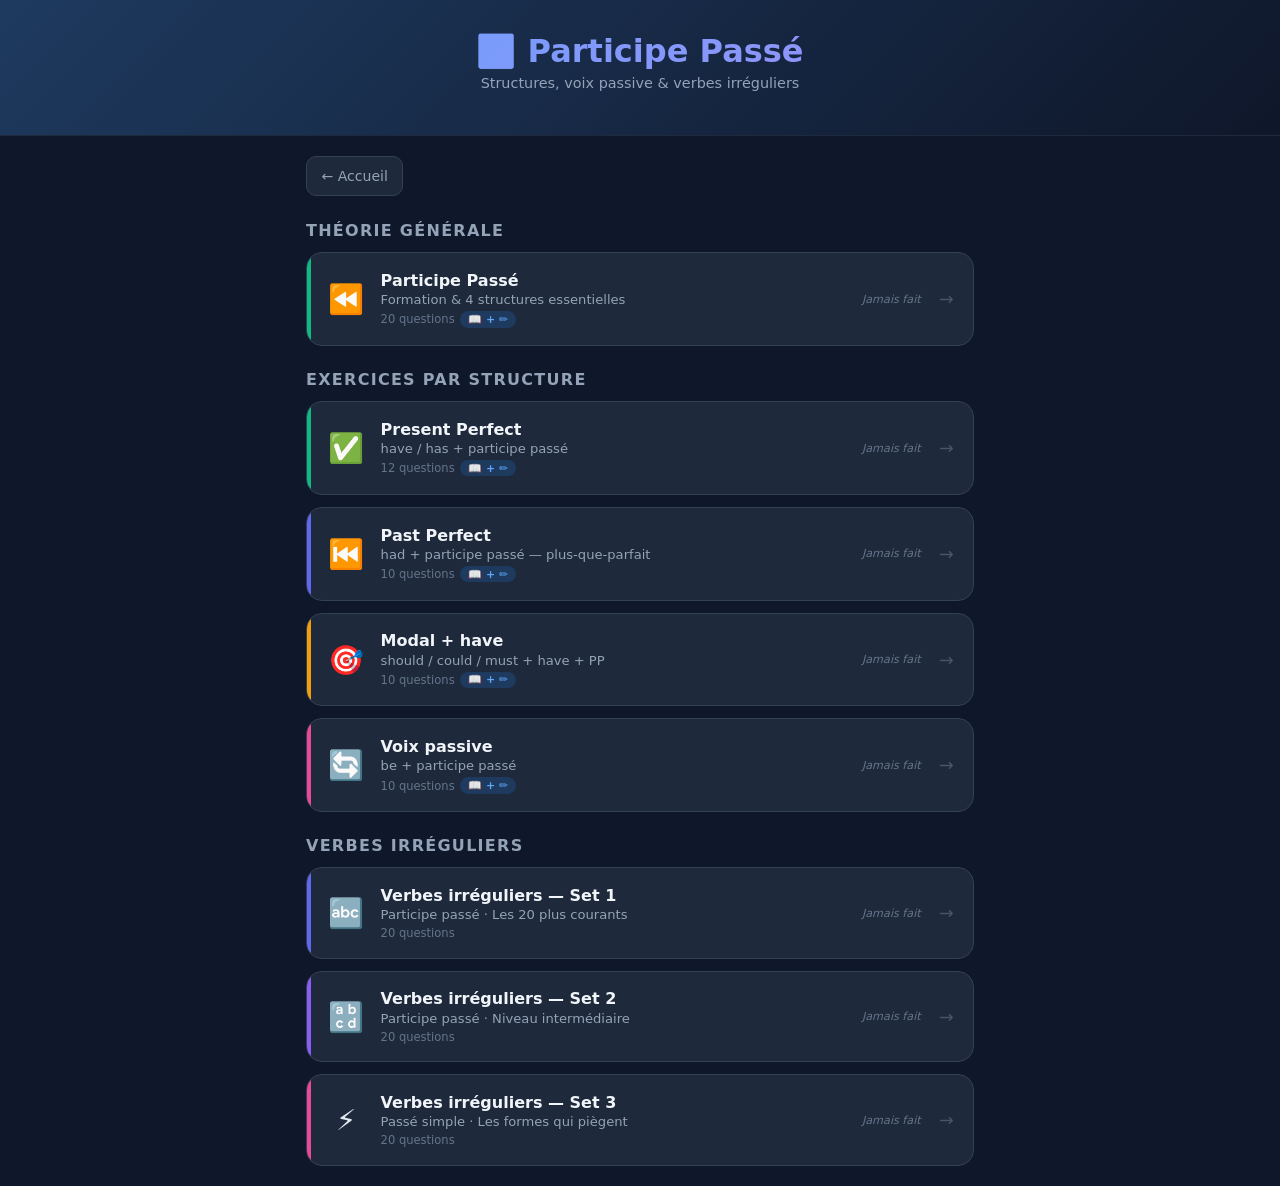
==== pp-hub.html @ cda2c12c "Add files via upload" ====
<!DOCTYPE html>
<html lang="fr">
<head>
<meta charset="UTF-8">
<meta name="viewport" content="width=device-width,initial-scale=1">
<title>Participe Passé — ENG Hub</title>
<link rel="stylesheet" href="styles.css">
</head>
<body>
<header class="site-header">
  <h1>⏪ Participe Passé</h1>
  <p>Structures, voix passive & verbes irréguliers</p>
  <div class="header-stats" id="header-stats"></div>
</header>
<div class="main-content">
  <a href="index.html" class="back-btn" style="display:inline-flex;align-items:center;gap:.4rem;color:#94a3b8;font-size:.88rem;padding:.5rem .9rem;border-radius:10px;background:#1e293b;border:1px solid #334155;margin-bottom:1.1rem;min-height:40px;">← Accueil</a>

  <div class="section-title" style="margin-top:.5rem">Théorie générale</div>
  <div class="lessons-grid" id="grid-theory"></div>

  <div class="section-title" style="margin-top:1.5rem">Exercices par structure</div>
  <div class="lessons-grid" id="grid-structure"></div>

  <div class="section-title" style="margin-top:1.5rem">Verbes irréguliers</div>
  <div class="lessons-grid" id="grid-irreg"></div>
</div>
<script src="lessons.js"></script>
<script src="app.js"></script>
<script>
function renderHubSection(gridId, ids) {
  const grid = document.getElementById(gridId);
  if (!grid) return;
  const stats = getStats();
  grid.innerHTML = ids.map(function(id) {
    const lesson = LESSONS[id];
    if (!lesson) return '';
    const href = lesson.theoryPage ? lesson.theoryPage : 'quiz.html?lesson=' + id;
    const s = stats[id]; const best = s ? s.bestScore : null; const att = s ? s.attempts : 0;
    const badge = lesson.theoryPage && lesson.hasQuiz ? '<span class="lesson-type-badge">📖 + ✏️</span>' : lesson.theoryPage ? '<span class="lesson-type-badge">📖 Théorie</span>' : '';
    const stars = best !== null ? '<div class="lesson-stats"><span class="stars">' + (best>=90?'⭐⭐⭐':best>=70?'⭐⭐':'⭐') + '</span><span class="best-score">' + best + '%</span><span class="attempts">' + att + ' essai' + (att>1?'s':'') + '</span></div>' : '<div class="lesson-stats"><span class="not-done">Jamais fait</span></div>';
    const meta = lesson.questionCount ? lesson.questionCount + ' questions' : '';
    return '<div class="lesson-card" onclick="location.href=\'' + href + '\'" style="--card-color:' + lesson.color + '"><div class="lesson-icon">' + lesson.icon + '</div><div class="lesson-info"><h3>' + lesson.title + '</h3><p>' + lesson.subtitle + '</p><span class="lesson-meta">' + meta + ' ' + badge + '</span></div>' + stars + '<div class="lesson-arrow">→</div></div>';
  }).join('');
}
renderStats();
renderHubSection('grid-theory', ['past-participle-1']);
renderHubSection('grid-structure', ['pp-present-perfect','pp-past-perfect','pp-modal-have','pp-passive']);
renderHubSection('grid-irreg', ['irreg-verbs-1','irreg-verbs-2','irreg-verbs-3']);
</script>
</body>
</html>
---- styles.css ----
*{margin:0;padding:0;box-sizing:border-box;}
html{-webkit-text-size-adjust:100%;}
body{font-family:'Segoe UI',system-ui,sans-serif;background:#0f172a;color:#e2e8f0;min-height:100vh;}
a{color:inherit;text-decoration:none;}

/* ── Header ── */
.site-header{background:linear-gradient(135deg,#1e3a5f,#0f172a);padding:1.5rem 1rem;text-align:center;border-bottom:1px solid #1e293b;}
.site-header h1{font-size:1.8rem;font-weight:800;background:linear-gradient(135deg,#60a5fa,#a78bfa);-webkit-background-clip:text;-webkit-text-fill-color:transparent;}
.site-header p{color:#94a3b8;margin-top:.3rem;font-size:.9rem;}
.header-stats{display:flex;gap:.6rem;justify-content:center;margin-top:.75rem;flex-wrap:wrap;}
.stat-pill{background:#1e293b;border:1px solid #334155;border-radius:999px;padding:.3rem .8rem;font-size:.82rem;font-weight:600;color:#60a5fa;}

/* ── Lessons grid ── */
.main-content{max-width:700px;margin:0 auto;padding:1.25rem 1rem;}
.section-title{font-size:1rem;font-weight:700;color:#94a3b8;text-transform:uppercase;letter-spacing:.08em;margin-bottom:.75rem;}
.lessons-grid{display:grid;gap:.75rem;}
.lesson-card{display:flex;align-items:center;gap:.9rem;background:#1e293b;border:1px solid #334155;border-radius:16px;padding:1.1rem 1.2rem;cursor:pointer;transition:transform .15s,box-shadow .15s;position:relative;overflow:hidden;-webkit-tap-highlight-color:transparent;min-height:72px;}
.lesson-card::before{content:'';position:absolute;left:0;top:0;bottom:0;width:4px;background:var(--card-color,#3b82f6);border-radius:4px 0 0 4px;}
.lesson-card:active{transform:scale(.98);background:#293548;}
.lesson-card.coming-soon{opacity:.4;cursor:default;}
.lesson-card.coming-soon:active{transform:none;}
.lesson-icon{font-size:1.8rem;width:2.5rem;text-align:center;flex-shrink:0;}
.lesson-info{flex:1;min-width:0;}
.lesson-info h3{font-size:1rem;font-weight:700;color:#f1f5f9;}
.lesson-info p{font-size:.82rem;color:#94a3b8;margin-top:.15rem;}
.lesson-meta{font-size:.72rem;color:#64748b;margin-top:.25rem;display:flex;align-items:center;gap:.35rem;flex-wrap:wrap;}
.lesson-type-badge{background:#1e3a5f;color:#60a5fa;border-radius:999px;padding:.1rem .5rem;font-size:.68rem;font-weight:600;}
.lesson-stats{display:flex;flex-direction:column;align-items:flex-end;gap:.15rem;flex-shrink:0;}
.stars{font-size:.85rem;}
.best-score{font-weight:700;color:#fbbf24;font-size:.85rem;}
.attempts{font-size:.7rem;color:#64748b;}
.not-done{font-size:.7rem;color:#64748b;font-style:italic;}
.lesson-arrow{color:#475569;font-size:1.1rem;flex-shrink:0;margin-left:.25rem;}

/* ── Quiz page ── */
.quiz-page{max-width:680px;margin:0 auto;padding:1rem;}
.back-btn{display:inline-flex;align-items:center;gap:.4rem;color:#94a3b8;font-size:.88rem;padding:.5rem .9rem;border-radius:10px;background:#1e293b;border:1px solid #334155;margin-bottom:1.1rem;min-height:40px;-webkit-tap-highlight-color:transparent;}
.quiz-header{display:flex;align-items:center;gap:.75rem;margin-bottom:1rem;}
.quiz-title{font-size:1.2rem;font-weight:800;flex:1;}
.quiz-controls{display:flex;gap:.4rem;align-items:center;}
.icon-btn{background:#1e293b;border:1px solid #334155;border-radius:10px;width:2.6rem;height:2.6rem;display:inline-flex;align-items:center;justify-content:center;cursor:pointer;font-size:1.1rem;-webkit-tap-highlight-color:transparent;}
.progress-bar{height:5px;background:#1e293b;border-radius:999px;margin-bottom:1rem;overflow:hidden;}
.progress-bar-fill{height:100%;background:linear-gradient(90deg,#3b82f6,#8b5cf6);border-radius:999px;transition:width .4s ease;}
.score-bar{display:flex;align-items:center;gap:.75rem;margin-bottom:1rem;flex-wrap:wrap;}
.score-display{display:flex;align-items:center;gap:.3rem;font-size:.85rem;color:#94a3b8;}
.score-display span:last-child{font-weight:700;color:#60a5fa;}
.streak-badge{background:#f97316;color:#fff;border-radius:999px;padding:.2rem .7rem;font-size:.82rem;font-weight:700;}
.streak-badge.active{animation:pop .25s ease;}
@keyframes pop{0%{transform:scale(1)}50%{transform:scale(1.25)}100%{transform:scale(1)}}
.question-card{background:#1e293b;border:1px solid #334155;border-radius:16px;padding:1.4rem 1.2rem;margin-bottom:.85rem;}
.structure-badge{display:inline-block;border-radius:999px;padding:.28rem .7rem;font-size:.78rem;font-weight:700;margin-bottom:.85rem;}
.question-text{font-size:1.2rem;font-weight:600;line-height:1.5;color:#f1f5f9;}
.answer-area{margin-top:1.25rem;}
.answer-input{width:100%;background:#0f172a;border:2px solid #334155;border-radius:12px;padding:1rem 1.1rem;font-size:1.05rem;color:#f1f5f9;outline:none;transition:border-color .15s;-webkit-appearance:none;}
.answer-input:focus{border-color:#3b82f6;}
.answer-input.shake{animation:shake .4s ease;}
@keyframes shake{0%,100%{transform:translateX(0)}20%,60%{transform:translateX(-5px)}40%,80%{transform:translateX(5px)}}
.live-feedback{font-size:1rem;margin-top:.5rem;min-height:1.4rem;letter-spacing:.02em;font-family:monospace;word-break:break-all;}
.char-correct{color:#4ade80;}
.char-incorrect{color:#f87171;}
.action-row{display:flex;gap:.6rem;margin-top:.75rem;align-items:stretch;}
.action-btn{flex:1;background:linear-gradient(135deg,#3b82f6,#2563eb);color:#fff;border:none;border-radius:12px;padding:1rem;font-size:1rem;font-weight:700;cursor:pointer;min-height:52px;-webkit-tap-highlight-color:transparent;}
.action-btn:active{opacity:.85;}
.skip-btn{background:#1e293b;border:1px solid #334155;color:#94a3b8;border-radius:12px;padding:.9rem 1rem;font-size:.88rem;cursor:pointer;display:inline-flex;align-items:center;gap:.3rem;min-height:52px;-webkit-tap-highlight-color:transparent;}
.skip-btn:active{background:#293548;}
.feedback{border-radius:12px;padding:.9rem 1.1rem;margin-top:.7rem;display:none;}
.feedback.correct{background:#052e16;border:1px solid #16a34a;color:#4ade80;}
.feedback.incorrect{background:#1c0505;border:1px solid #dc2626;color:#fca5a5;}
.feedback-correction{margin-top:.3rem;font-size:.88rem;opacity:.85;}
.feedback-variants{margin-top:.7rem;padding-top:.65rem;border-top:1px solid rgba(255,255,255,.08);display:flex;flex-direction:column;gap:.3rem;}
.feedback-variants:empty{display:none;}
.variant-also{font-size:.82rem;color:#94a3b8;}
.variant-phrase{font-weight:700;color:#e2e8f0;}
.variant-diff{font-size:.8rem;color:#64748b;line-height:1.5;}
.feedback-explain{margin-top:.75rem;}
.feedback-explain:empty{display:none;}
.explain-panel{display:flex;flex-direction:column;gap:.65rem;padding-top:.7rem;border-top:1px solid rgba(255,255,255,.08);}
.explain-row{display:flex;gap:.55rem;align-items:flex-start;}
.explain-icon{font-size:.95rem;flex-shrink:0;width:1.25rem;text-align:center;margin-top:.1rem;}
.explain-label{font-size:.72rem;font-weight:700;color:#64748b;text-transform:uppercase;letter-spacing:.06em;margin-bottom:.2rem;}
.explain-body{font-size:.82rem;color:#94a3b8;line-height:1.55;}
.explain-body strong{color:#cbd5e1;}
.explain-body em{color:#94a3b8;}
.explain-alt-en{font-weight:700;color:#e2e8f0;}
.explain-alt-fr{font-style:italic;color:#cbd5e1;}
.explain-alt-note{font-size:.77rem;color:#64748b;}

/* ── Irregular verbs modal ── */
.irreg-modal-box{max-height:82vh;overflow-y:auto;display:flex;flex-direction:column;gap:.65rem;padding-bottom:1.5rem!important;}
.irreg-title{font-size:1.05rem;font-weight:800;color:#f1f5f9;}
.irreg-subtitle{font-size:.82rem;color:#64748b;}
.irreg-rule{background:#0f172a;border-radius:10px;padding:.7rem 1rem;font-size:.84rem;color:#cbd5e1;line-height:1.5;}
.irreg-rule-ex{display:block;margin-top:.3rem;font-size:.8rem;color:#64748b;font-family:monospace;letter-spacing:.03em;}
.irreg-section-label{font-size:.72rem;font-weight:700;color:#64748b;text-transform:uppercase;letter-spacing:.07em;margin-top:.1rem;}
.irreg-cols-head{display:grid;grid-template-columns:1fr 1fr 1.4fr;gap:.4rem;padding:.2rem .4rem;font-size:.68rem;font-weight:700;color:#64748b;text-transform:uppercase;letter-spacing:.05em;border-bottom:1px solid #334155;}
.irreg-list{display:flex;flex-direction:column;}
.irreg-row{display:grid;grid-template-columns:1fr 1fr 1.4fr;gap:.4rem;padding:.28rem .4rem;border-radius:6px;font-size:.84rem;align-items:center;}
.irreg-row:nth-child(odd){background:#0f172a;}
.irreg-base{color:#94a3b8;}
.irreg-pp{font-weight:700;color:#60a5fa;}
.irreg-fr{color:#64748b;font-size:.78rem;}

/* ── End screen ── */
.end-screen{text-align:center;padding:1.5rem 1rem;display:none;}
.end-grade{font-size:1.8rem;font-weight:800;margin-bottom:.4rem;}
.end-scores{display:grid;grid-template-columns:repeat(3,1fr);gap:.75rem;margin:1.25rem 0;}
.end-score-item{background:#1e293b;border-radius:12px;padding:.85rem .5rem;}
.end-score-item .label{font-size:.7rem;color:#94a3b8;text-transform:uppercase;letter-spacing:.06em;}
.end-score-item .value{font-size:1.35rem;font-weight:800;color:#60a5fa;margin-top:.25rem;}
.restart-btn{background:linear-gradient(135deg,#3b82f6,#2563eb);color:#fff;border:none;border-radius:12px;padding:1rem 2rem;font-size:1rem;font-weight:700;cursor:pointer;margin:.4rem;min-height:52px;-webkit-tap-highlight-color:transparent;}
.home-btn{background:#1e293b;border:1px solid #334155;color:#94a3b8;border-radius:12px;padding:1rem 1.75rem;font-size:1rem;cursor:pointer;margin:.4rem;min-height:52px;-webkit-tap-highlight-color:transparent;}

/* ── Help modal — structure content ── */
.help-struct-header{font-size:1.05rem;font-weight:800;margin-bottom:.85rem;}
.help-hint-box{background:#0f172a;border-radius:10px;padding:.75rem 1rem;font-size:.88rem;color:#cbd5e1;line-height:1.6;margin-bottom:.9rem;}
.help-hint-box.error{border-left:3px solid #f87171;color:#fca5a5;}
.help-pattern-block{background:#0f172a;border-radius:10px;padding:.75rem 1rem;margin-bottom:.9rem;}
.help-label{font-size:.68rem;text-transform:uppercase;letter-spacing:.07em;color:#64748b;margin-bottom:.3rem;}
.help-pattern{font-size:.95rem;color:#f1f5f9;line-height:1.6;}
.help-example-block{display:flex;flex-direction:column;gap:.45rem;margin-bottom:.2rem;}
.help-ex-row{display:flex;align-items:baseline;gap:.55rem;font-size:.88rem;color:#cbd5e1;line-height:1.4;}
.help-flag{font-size:.95rem;flex-shrink:0;}

/* ── Help modal ── */
.modal-overlay{position:fixed;inset:0;background:rgba(0,0,0,.75);display:none;align-items:flex-end;justify-content:center;z-index:100;padding:0;}
.modal-box{background:#1e293b;border:1px solid #334155;border-radius:20px 20px 0 0;padding:1.5rem 1.5rem 2rem;width:100%;max-width:560px;}
.modal-box h3{font-size:1.1rem;font-weight:800;margin-bottom:.9rem;}
.modal-box ul{list-style:none;display:flex;flex-direction:column;gap:.55rem;}
.modal-box li{font-size:.88rem;color:#cbd5e1;line-height:1.4;}
.modal-box li strong{color:#f1f5f9;}
.modal-close{margin-top:1.25rem;width:100%;background:#334155;border:none;border-radius:12px;padding:.85rem;color:#f1f5f9;font-size:.95rem;cursor:pointer;min-height:48px;}

@media(min-width:600px){
  .modal-overlay{align-items:center;padding:1rem;}
  .modal-box{border-radius:20px;}
  .lesson-card:hover{transform:translateY(-2px);box-shadow:0 8px 24px rgba(0,0,0,.4);}
  .site-header{padding:2rem 1.5rem;}
  .site-header h1{font-size:2rem;}
  .quiz-page{padding:1.5rem;}
  .question-text{font-size:1.3rem;}
}
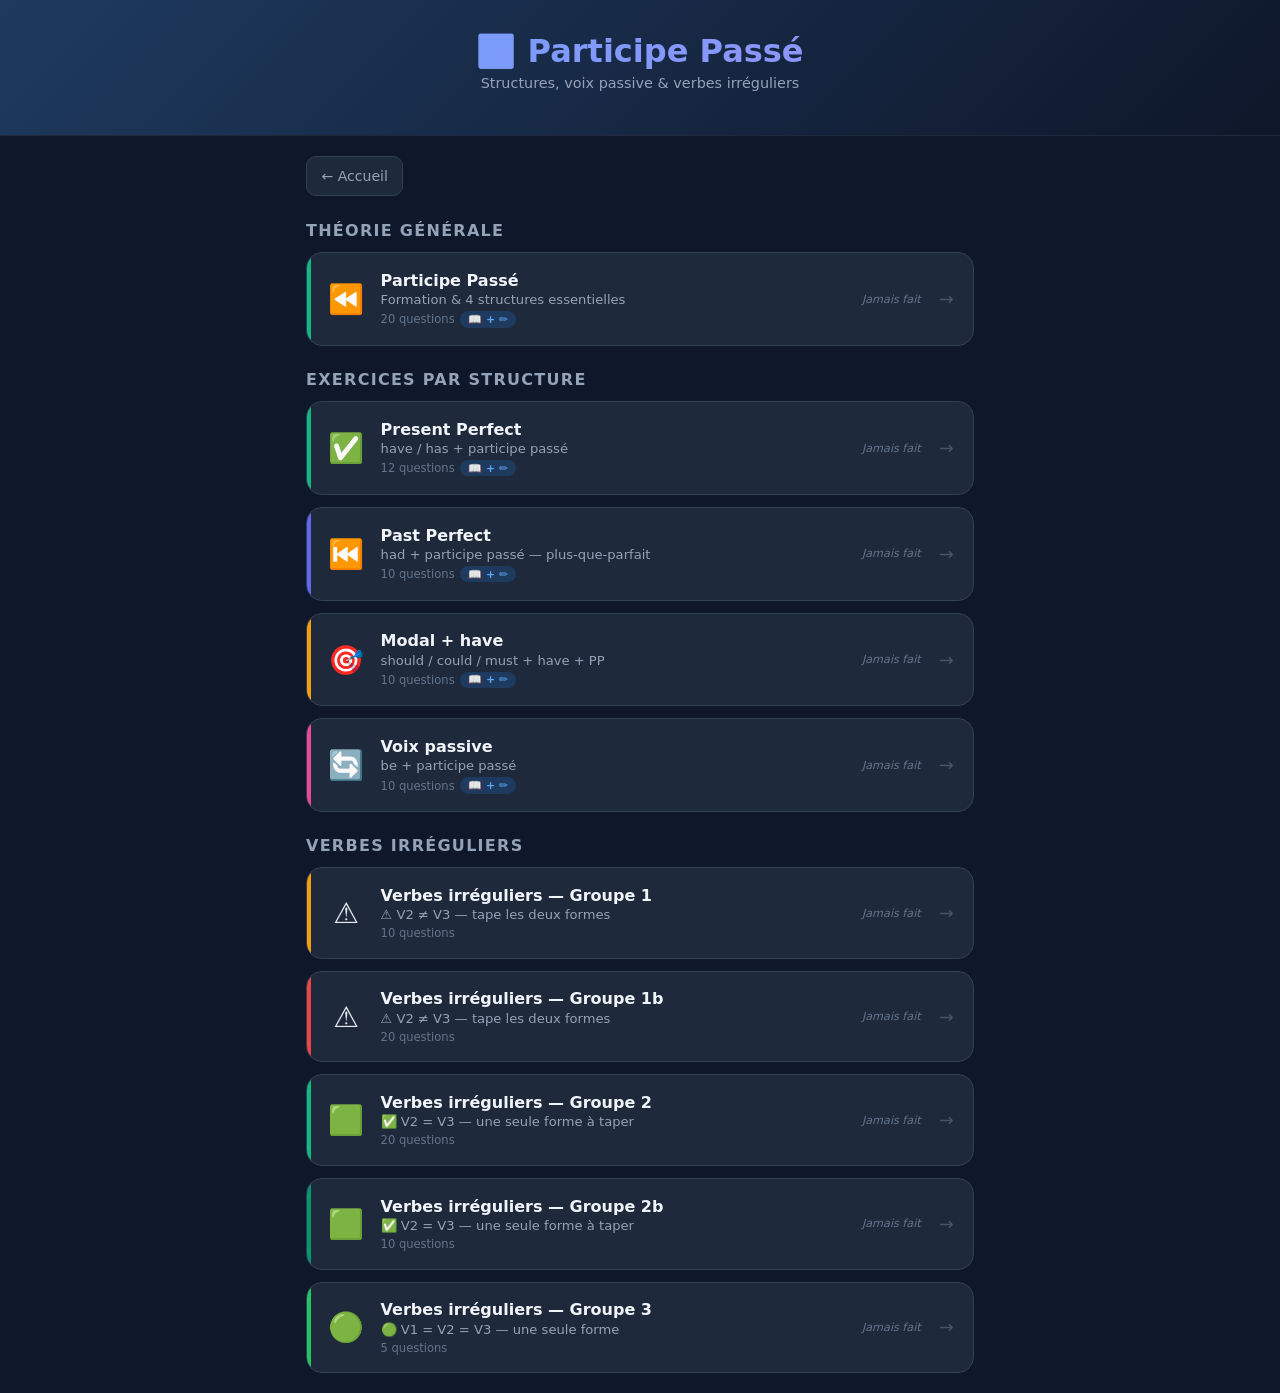
==== commit a526f648: "Add files via upload" ====
--- a/pp-hub.html
+++ b/pp-hub.html
@@ -45,7 +45,7 @@
 renderStats();
 renderHubSection('grid-theory', ['past-participle-1']);
 renderHubSection('grid-structure', ['pp-present-perfect','pp-past-perfect','pp-modal-have','pp-passive']);
-renderHubSection('grid-irreg', ['irreg-verbs-1','irreg-verbs-2','irreg-verbs-3']);
+renderHubSection('grid-irreg', ['irreg-verbs-1','irreg-verbs-1b','irreg-verbs-2','irreg-verbs-2b','irreg-verbs-3']);
 </script>
 </body>
 </html>
--- a/styles.css
+++ b/styles.css
@@ -93,11 +93,15 @@
 .irreg-rule-ex{display:block;margin-top:.3rem;font-size:.8rem;color:#64748b;font-family:monospace;letter-spacing:.03em;}
 .irreg-section-label{font-size:.72rem;font-weight:700;color:#64748b;text-transform:uppercase;letter-spacing:.07em;margin-top:.1rem;}
 .irreg-cols-head{display:grid;grid-template-columns:1fr 1fr 1.4fr;gap:.4rem;padding:.2rem .4rem;font-size:.68rem;font-weight:700;color:#64748b;text-transform:uppercase;letter-spacing:.05em;border-bottom:1px solid #334155;}
+.irreg-cols-head-4{grid-template-columns:1fr 1fr 1fr 1.2fr;}
 .irreg-list{display:flex;flex-direction:column;}
 .irreg-row{display:grid;grid-template-columns:1fr 1fr 1.4fr;gap:.4rem;padding:.28rem .4rem;border-radius:6px;font-size:.84rem;align-items:center;}
+.irreg-row-4{grid-template-columns:1fr 1fr 1fr 1.2fr;}
 .irreg-row:nth-child(odd){background:#0f172a;}
 .irreg-base{color:#94a3b8;}
+.irreg-ps{font-weight:700;color:#f59e0b;}
 .irreg-pp{font-weight:700;color:#60a5fa;}
+.irreg-pp.same{color:#64748b;font-style:italic;}
 .irreg-fr{color:#64748b;font-size:.78rem;}
 
 /* ── End screen ── */
